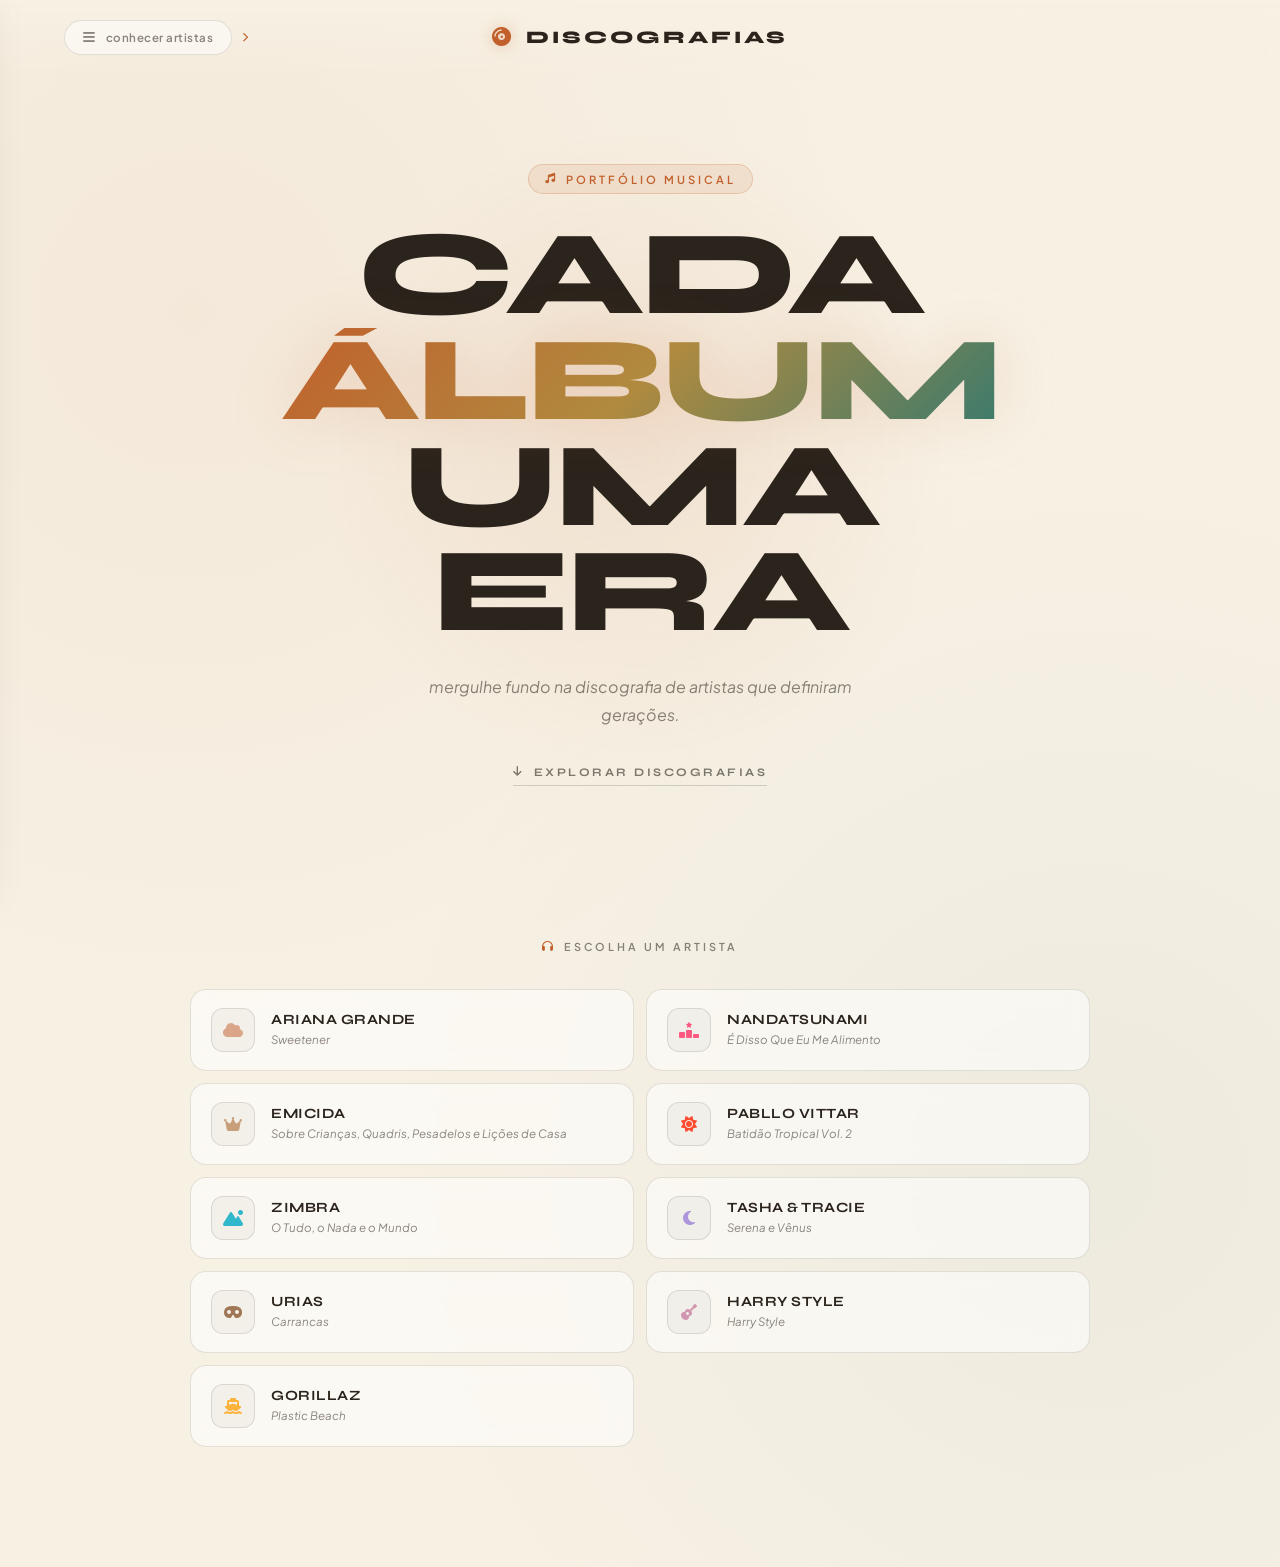
==== capa.html @ 1eb03bbe "Adicionando pasta src completa" ====
<!-- capa.html -->
<!DOCTYPE html>
<html lang="pt-br">

<head>
    <meta charset="UTF-8">
    <meta name="viewport" content="width=device-width, initial-scale=1.0">
    <title>Discografias</title>

    <link rel="stylesheet" href="https://cdnjs.cloudflare.com/ajax/libs/font-awesome/6.5.1/css/all.min.css" />
    <link rel="stylesheet" href="src/style/capastyle.css">
    <link rel="stylesheet" href="src/style/capaheader.css">
    <link rel="stylesheet" href="src/style/capahome.css">

    <script src="https://cdnjs.cloudflare.com/ajax/libs/jquery/3.7.1/jquery.min.js"></script>
</head>

<body class="capa-theme">

    <!-- NOTAS CAINDO -->
    <div id="notes_container"></div>

    <!-- OVERLAY DESFOQUE -->
    <div id="blury_overlay"></div>

    <!-- SIDEBAR -->
    <aside id="sidebar_menu">
        <div class="sidebar-header">
            <span class="sidebar-title">
                <i class="fa-solid fa-record-vinyl"></i>
                artistas
            </span>
            <button id="close_sidebar" aria-label="Fechar">
                <i class="fa-solid fa-xmark"></i>
            </button>
        </div>

        <nav class="sidebar-nav">
            <a href="index.html" class="sidebar-link" style="--link-color: #d49270;">
                <span class="link-icon"><i class="fa-solid fa-cloud"></i></span>
                <span class="link-text">
                    <strong>Ariana Grande</strong>
                    <small>Sweetener</small>
                </span>
                <i class="fa-solid fa-arrow-right link-arrow"></i>
            </a>

            <a href="nanda.html" class="sidebar-link" style="--link-color: #ff3366;">
                <span class="link-icon"><i class="fa-solid fa-ranking-star"></i></span>
                <span class="link-text">
                    <strong>NandaTsunami</strong>
                    <small>É Disso Que Eu Me Alimento</small>
                </span>
                <i class="fa-solid fa-arrow-right link-arrow"></i>
            </a>

            <a href="emicida.html" class="sidebar-link" style="--link-color: #bc8a5f;">
                <span class="link-icon"><i class="fa-solid fa-crown"></i></span>
                <span class="link-text">
                    <strong>Emicida</strong>
                    <small>Sobre Crianças, Quadris...</small>
                </span>
                <i class="fa-solid fa-arrow-right link-arrow"></i>
            </a>

            <a href="pabllo.html" class="sidebar-link" style="--link-color: #ff2200;">
                <span class="link-icon"><i class="fa-solid fa-sun"></i></span>
                <span class="link-text">
                    <strong>Pabllo Vittar</strong>
                    <small>Batidão Tropical Vol. 2</small>
                </span>
                <i class="fa-solid fa-arrow-right link-arrow"></i>
            </a>

            <a href="zimbra.html" class="sidebar-link" style="--link-color: #00a8c2;">
                <span class="link-icon"><i class="fa-solid fa-mountain-sun"></i></span>
                <span class="link-text">
                    <strong>Zimbra</strong>
                    <small>O Tudo, o Nada e o Mundo</small>
                </span>
                <i class="fa-solid fa-arrow-right link-arrow"></i>
            </a>

            <a href="tasha_tracie.html" class="sidebar-link" style="--link-color: #9c7fd6;">
                <span class="link-icon"><i class="fa-solid fa-moon"></i></span>
                <span class="link-text">
                    <strong>Tasha & Tracie</strong>
                    <small>Serena e Vênus</small>
                </span>
                <i class="fa-solid fa-arrow-right link-arrow"></i>
            </a>

            <a href="urias.html" class="sidebar-link" style="--link-color: #8a5a2f;">
                <span class="link-icon"><i class="fa-solid fa-mask"></i></span>
                <span class="link-text">
                    <strong>Urias</strong>
                    <small>Carrancas</small>
                </span>
                <i class="fa-solid fa-arrow-right link-arrow"></i>
            </a>

            <a href="harry.html" class="sidebar-link" style="--link-color: #c97fa0;">
                <span class="link-icon"><i class="fa-solid fa-guitar"></i></span>
                <span class="link-text">
                    <strong>Harry Style</strong>
                    <small>Harry Style</small>
                </span>
                <i class="fa-solid fa-arrow-right link-arrow"></i>
            </a>
        </nav>
    </aside>

    <!-- HEADER -->
    <header>
        <nav id="navbar">

            <div id="toggle_container">
                <button id="sidebar_btn" aria-label="Ver artistas">
                    <i class="fa-solid fa-bars"></i>
                    <span>conhecer artistas</span>
                </button>
                <i class="fa-solid fa-chevron-right arrow-indicator"></i>
            </div>

            <div class="logo-center">
                <i class="fa-solid fa-compact-disc animated-disc"></i>
                <span>Discografias</span>
            </div>

            <div class="nav-spacer"></div>
        </nav>
    </header>

    <!-- MAIN -->
    <main id="capa-main">

        <!-- HERO -->
        <section id="hero_capa">
            <div class="hero-text">
                <p class="hero-eyebrow">
                    <i class="fa-solid fa-music"></i>
                    portfólio musical
                </p>
                <h1 class="main-title">
                    cada<br>
                    <span class="title-accent">álbum</span><br>
                    uma era
                </h1>
                <p class="main-subtitle">
                    mergulhe fundo na discografia de artistas que
                    definiram gerações.
                </p>
                <a href="#artists_section" class="cta-scroll">
                    <i class="fa-solid fa-arrow-down"></i>
                    explorar discografias
                </a>
            </div>
        </section>

        <!-- ARTISTAS -->
        <section id="artists_section">
            <p class="section-eyebrow">
                <i class="fa-solid fa-headphones"></i>
                escolha um artista
            </p>

            <div class="artists-grid">

                <a href="index.html" class="artist-card"
                    style="--card-color:#d49270; --card-glow:rgba(212,146,112,0.18);">
                    <div class="artist-icon-box">
                        <i class="fa-solid fa-cloud"></i>
                    </div>
                    <div class="artist-card-info">
                        <h4>Ariana Grande</h4>
                        <small>Sweetener</small>
                    </div>
                    <i class="fa-solid fa-arrow-right card-arrow"></i>
                </a>

                <a href="nanda.html" class="artist-card"
                    style="--card-color:#ff3366; --card-glow:rgba(255,51,102,0.16);">
                    <div class="artist-icon-box">
                        <i class="fa-solid fa-ranking-star"></i>
                    </div>
                    <div class="artist-card-info">
                        <h4>NandaTsunami</h4>
                        <small>É Disso Que Eu Me Alimento</small>
                    </div>
                    <i class="fa-solid fa-arrow-right card-arrow"></i>
                </a>

                <a href="emicida.html" class="artist-card"
                    style="--card-color:#bc8a5f; --card-glow:rgba(188,138,95,0.18);">
                    <div class="artist-icon-box">
                        <i class="fa-solid fa-crown"></i>
                    </div>
                    <div class="artist-card-info">
                        <h4>Emicida</h4>
                        <small>Sobre Crianças, Quadris, Pesadelos e Lições de Casa</small>
                    </div>
                    <i class="fa-solid fa-arrow-right card-arrow"></i>
                </a>

                <a href="pabllo.html" class="artist-card"
                    style="--card-color:#ff2200; --card-glow:rgba(255,34,0,0.16);">
                    <div class="artist-icon-box">
                        <i class="fa-solid fa-sun"></i>
                    </div>
                    <div class="artist-card-info">
                        <h4>Pabllo Vittar</h4>
                        <small>Batidão Tropical Vol. 2</small>
                    </div>
                    <i class="fa-solid fa-arrow-right card-arrow"></i>
                </a>

                <a href="zimbra.html" class="artist-card"
                    style="--card-color:#00a8c2; --card-glow:rgba(0,168,194,0.16);">
                    <div class="artist-icon-box">
                        <i class="fa-solid fa-mountain-sun"></i>
                    </div>
                    <div class="artist-card-info">
                        <h4>Zimbra</h4>
                        <small>O Tudo, o Nada e o Mundo</small>
                    </div>
                    <i class="fa-solid fa-arrow-right card-arrow"></i>
                </a>

                <a href="tasha_tracie.html" class="artist-card"
                    style="--card-color:#9c7fd6; --card-glow:rgba(156,127,214,0.18);">
                    <div class="artist-icon-box">
                        <i class="fa-solid fa-moon"></i>
                    </div>
                    <div class="artist-card-info">
                        <h4>Tasha & Tracie</h4>
                        <small>Serena e Vênus</small>
                    </div>
                    <i class="fa-solid fa-arrow-right card-arrow"></i>
                </a>

                <a href="urias.html" class="artist-card"
                    style="--card-color:#8a5a2f; --card-glow:rgba(138,90,47,0.18);">
                    <div class="artist-icon-box">
                        <i class="fa-solid fa-mask"></i>
                    </div>
                    <div class="artist-card-info">
                        <h4>Urias</h4>
                        <small>Carrancas</small>
                    </div>
                    <i class="fa-solid fa-arrow-right card-arrow"></i>
                </a>

                <a href="harry.html" class="artist-card"
                    style="--card-color:#c97fa0; --card-glow:rgba(201,127,160,0.18);">
                    <div class="artist-icon-box">
                        <i class="fa-solid fa-guitar"></i>
                    </div>
                    <div class="artist-card-info">
                        <h4>Harry Style</h4>
                        <small>Harry Style</small>
                    </div>

                    <a href="gorillaz.html" class="artist-card"
                        style="--card-color:#fca311; --card-glow:rgba(201,127,160,0.18);">
                        <div class="artist-icon-box">
                            <i class="fa-solid fa-ship animated-icon"></i>
                        </div>
                        <div class="artist-card-info">
                            <h4>Gorillaz</h4>
                            <small>Plastic Beach</small>
                        </div>

                        <i class="fa-solid fa-arrow-right card-arrow"></i>
                    </a>

            </div>
        </section>

    </main>

    <script src="src/javascript/capa.js"></script>
</body>

</html>
---- src/style/capastyle.css ----
/* capastyle.css — tema claro, "catálogo de vinil" */

/* ================= GOOGLE FONTS ================= */
@import url('https://fonts.googleapis.com/css2?family=Syne:wght@400;600;700;800&display=swap');
@import url('https://fonts.googleapis.com/css2?family=Plus+Jakarta+Sans:wght@400;500;600;700&display=swap');

/* ================= VARIÁVEIS ================= */
:root {
    --font-titles: "Syne", sans-serif;
    --font-body: "Plus Jakarta Sans", sans-serif;

    --bg-main: #f7f1e4;
    --bg-elements: #efe4d0;
    --bg-card: rgba(255, 255, 255, 0.55);

    --accent-color: #c1602c;
    --accent-soft: rgba(193, 96, 44, 0.1);
    --accent-glow: rgba(193, 96, 44, 0.22);

    --text-white: #2b241c;
    /* nome mantido por compatibilidade, agora é o texto escuro principal */
    --text-gray: rgba(43, 36, 28, 0.55);
    --border: rgba(43, 36, 28, 0.12);

    --transition-global: all 0.4s cubic-bezier(0.25, 1, 0.5, 1);
}

/* ================= RESET ================= */
*,
*::before,
*::after {
    margin: 0;
    padding: 0;
    box-sizing: border-box;
    text-decoration: none;
    list-style: none;
    -webkit-font-smoothing: antialiased;
}

html {
    scroll-behavior: smooth;
    font-size: 16px;
}

body.capa-theme {
    background-color: var(--bg-main);
    background-image:
        radial-gradient(circle at 15% 20%, rgba(193, 96, 44, 0.06) 0%, transparent 45%),
        radial-gradient(circle at 85% 75%, rgba(58, 122, 109, 0.05) 0%, transparent 45%);
    color: var(--text-white);
    font-family: var(--font-body);
    overflow-x: hidden;
    min-height: 100vh;
}

/* ================= SIDEBAR ================= */
#sidebar_menu {
    position: fixed;
    top: 0;
    left: -340px;
    width: 320px;
    height: 100vh;
    background: #fbf6ea;
    backdrop-filter: blur(24px);
    -webkit-backdrop-filter: blur(24px);
    border-right: 1px solid var(--border);
    z-index: 2000;
    padding: 0;
    display: flex;
    flex-direction: column;
    transition: left 0.5s cubic-bezier(0.77, 0, 0.175, 1);
    box-shadow: 4px 0 40px rgba(43, 36, 28, 0.1);
    overflow: hidden;
}

#sidebar_menu.open {
    left: 0;
}

.sidebar-header {
    display: flex;
    justify-content: space-between;
    align-items: center;
    padding: 28px 24px 20px;
    border-bottom: 1px solid var(--border);
}

.sidebar-title {
    display: flex;
    align-items: center;
    gap: 10px;
    font-family: var(--font-titles);
    font-size: 0.7rem;
    font-weight: 700;
    text-transform: uppercase;
    letter-spacing: 3px;
    color: var(--text-gray);
}

.sidebar-title i {
    color: var(--accent-color);
    font-size: 0.75rem;
}

#close_sidebar {
    background: none;
    border: 1px solid var(--border);
    color: var(--text-gray);
    font-size: 0.9rem;
    cursor: pointer;
    transition: var(--transition-global);
    width: 32px;
    height: 32px;
    border-radius: 8px;
    display: flex;
    align-items: center;
    justify-content: center;
}

#close_sidebar:hover {
    color: var(--text-white);
    border-color: rgba(43, 36, 28, 0.25);
    transform: rotate(90deg);
}

.sidebar-nav {
    display: flex;
    flex-direction: column;
    gap: 2px;
    padding: 16px 12px;
    flex: 1;
    overflow-y: auto;
}

.sidebar-link {
    display: flex;
    align-items: center;
    gap: 14px;
    padding: 14px 14px;
    border-radius: 12px;
    color: rgba(43, 36, 28, 0.65);
    border: 1px solid transparent;
    transition: var(--transition-global);
    position: relative;
}

.link-icon {
    width: 36px;
    height: 36px;
    border-radius: 10px;
    display: flex;
    align-items: center;
    justify-content: center;
    background: rgba(43, 36, 28, 0.04);
    border: 1px solid var(--border);
    flex-shrink: 0;
    transition: var(--transition-global);
}

.link-icon i {
    font-size: 0.85rem;
    color: var(--link-color, #2b241c);
    opacity: 0.75;
    transition: opacity 0.3s ease;
}

.link-text {
    flex: 1;
    display: flex;
    flex-direction: column;
    gap: 2px;
    min-width: 0;
}

.link-text strong {
    font-size: 0.88rem;
    font-weight: 600;
    color: rgba(43, 36, 28, 0.9);
    line-height: 1;
}

.link-text small {
    font-size: 0.7rem;
    color: var(--text-gray);
    white-space: nowrap;
    overflow: hidden;
    text-overflow: ellipsis;
}

.link-arrow {
    font-size: 0.65rem;
    color: var(--text-gray);
    opacity: 0;
    transition: var(--transition-global);
    flex-shrink: 0;
}

.sidebar-link:hover {
    background: rgba(43, 36, 28, 0.04);
    border-color: rgba(43, 36, 28, 0.1);
    color: var(--text-white);
    transform: translateX(4px);
}

.sidebar-link:hover .link-icon {
    background: color-mix(in srgb, var(--link-color, #2b241c) 14%, transparent);
    border-color: var(--link-color, #2b241c);
}

.sidebar-link:hover .link-icon i {
    opacity: 1;
}

.sidebar-link:hover .link-arrow {
    opacity: 1;
    color: var(--link-color, #2b241c);
}

.sidebar-link.active-here {
    background: color-mix(in srgb, var(--link-color, #2b241c) 10%, transparent);
    border-color: color-mix(in srgb, var(--link-color, #2b241c) 30%, transparent);
}

/* ================= OVERLAY ================= */
#blury_overlay {
    position: fixed;
    inset: 0;
    background: rgba(43, 36, 28, 0);
    z-index: 1999;
    opacity: 0;
    visibility: hidden;
    backdrop-filter: blur(0px);
    -webkit-backdrop-filter: blur(0px);
    transition:
        opacity 0.4s ease,
        backdrop-filter 0.4s ease,
        background 0.4s ease;
}

#blury_overlay.visible {
    opacity: 1;
    visibility: visible;
    background: rgba(43, 36, 28, 0.35);
    backdrop-filter: blur(8px);
    -webkit-backdrop-filter: blur(8px);
}

/* ================= RESPONSIVIDADE ================= */
@media screen and (max-width: 768px) {
    #sidebar_menu {
        width: 85vw;
        left: -90vw;
    }
}
---- src/style/capaheader.css ----
/* capaheader.css — tema claro */

header {
    width: 100%;
    padding: 20px 5%;
    position: fixed;
    top: 0;
    left: 0;
    z-index: 1000;
    background: linear-gradient(to bottom, rgba(247, 241, 228, 0.92) 0%, rgba(247, 241, 228, 0) 100%);
    backdrop-filter: blur(6px);
    -webkit-backdrop-filter: blur(6px);
}

#navbar {
    display: flex;
    justify-content: space-between;
    align-items: center;
    max-width: 1400px;
    margin: 0 auto;
}

/* ================= BOTÃO SIDEBAR ================= */
#toggle_container {
    display: flex;
    align-items: center;
    gap: 10px;
    flex: 1;
}

#sidebar_btn {
    display: flex;
    align-items: center;
    gap: 10px;
    background: rgba(255, 255, 255, 0.5);
    border: 1px solid var(--border);
    border-radius: 50px;
    color: var(--text-gray);
    font-family: var(--font-body);
    font-size: 0.72rem;
    font-weight: 600;
    padding: 9px 18px;
    cursor: pointer;
    transition: var(--transition-global);
    letter-spacing: 0.5px;
    white-space: nowrap;
}

#sidebar_btn i {
    font-size: 0.85rem;
}

#sidebar_btn:hover {
    background: var(--accent-soft);
    border-color: var(--accent-glow);
    color: var(--accent-color);
}

/* Seta animada */
.arrow-indicator {
    font-size: 0.6rem;
    color: var(--accent-color);
    animation: pulseRight 2s ease-in-out infinite;
}

@keyframes pulseRight {

    0%,
    100% {
        transform: translateX(0);
        opacity: 0.5;
    }

    50% {
        transform: translateX(5px);
        opacity: 1;
    }
}

/* ================= LOGO CENTRALIZADA ================= */
.logo-center {
    position: absolute;
    left: 50%;
    transform: translateX(-50%);
    display: flex;
    align-items: center;
    gap: 12px;
    font-family: var(--font-titles);
    font-weight: 800;
    font-size: 1.1rem;
    text-transform: uppercase;
    letter-spacing: 3px;
    color: var(--text-white);
    pointer-events: none;
    white-space: nowrap;
}

.logo-center i {
    font-size: 1.2rem;
    color: var(--accent-color);
    filter: drop-shadow(0 0 8px rgba(193, 96, 44, 0.35));
}

/* Rotação do disco */
.animated-disc {
    animation: spinDisc 10s linear infinite;
}

@keyframes spinDisc {
    from {
        transform: rotate(0deg);
    }

    to {
        transform: rotate(360deg);
    }
}

/* Espaçador */
.nav-spacer {
    flex: 1;
}

/* ================= RESPONSIVIDADE ================= */
@media screen and (max-width: 768px) {
    header {
        padding: 18px 5%;
    }

    #sidebar_btn span,
    .arrow-indicator {
        display: none;
    }

    #sidebar_btn {
        padding: 9px 12px;
    }

    .logo-center {
        font-size: 0.88rem;
        letter-spacing: 2px;
    }

    .logo-center i {
        font-size: 1rem;
    }
}
---- src/style/capahome.css ----
/* capahome.css — tema claro */

/* ================= CONTAINER DE NOTAS ================= */
#notes_container {
    position: fixed;
    top: 0;
    left: 0;
    width: 100%;
    height: 100%;
    pointer-events: none;
    z-index: 1;
    overflow: hidden;
}

/* Nota individual — o tamanho e posição são definidos via JS.
   Notas caindo são o elemento assinatura da capa — mantidas sempre. */
.falling-note {
    position: absolute;
    top: -80px;
    pointer-events: none;
    font-style: normal;
    line-height: 1;
    user-select: none;
    animation: fallNote linear forwards;
    will-change: transform, opacity;
    opacity: 0.55;
}

/* Paleta quente (terracota / âmbar / oliva / rosa-poeira), coerente
   com o tom claro do resto do site — trocada da paleta neon anterior. */
@keyframes fallNote {
    0% {
        transform: translateY(0) rotate(-15deg) scale(0.8);
        opacity: 0;
        color: #c1602c;
    }

    8% {
        opacity: 0.55;
    }

    35% {
        color: #b08a3f;
        transform: translateY(35vh) rotate(5deg) scale(1);
    }

    65% {
        color: #3a7a6d;
        transform: translateY(65vh) rotate(-8deg) scale(1);
    }

    92% {
        opacity: 0.4;
    }

    100% {
        transform: translateY(110vh) rotate(20deg) scale(0.9);
        opacity: 0;
        color: #c97fa0;
    }
}

/* ================= MAIN ================= */
#capa-main {
    position: relative;
    z-index: 2;
}

/* ================= HERO ================= */
#hero_capa {
    min-height: 100vh;
    display: flex;
    flex-direction: column;
    align-items: center;
    justify-content: center;
    padding: 130px 10% 80px;
    text-align: center;
    position: relative;
}

/* Brilho de fundo sutil */
#hero_capa::before {
    content: "";
    position: absolute;
    width: 700px;
    height: 700px;
    background: radial-gradient(circle, rgba(193, 96, 44, 0.09) 0%, transparent 65%);
    top: 50%;
    left: 50%;
    transform: translate(-50%, -50%);
    pointer-events: none;
    z-index: 0;
}

.hero-text {
    position: relative;
    z-index: 1;
    display: flex;
    flex-direction: column;
    align-items: center;
    gap: 28px;
    max-width: 780px;
}

/* Olho-sobrancelha */
.hero-eyebrow {
    display: inline-flex;
    align-items: center;
    gap: 8px;
    font-size: 0.7rem;
    font-weight: 600;
    text-transform: uppercase;
    letter-spacing: 3px;
    color: var(--accent-color);
    background: var(--accent-soft);
    border: 1px solid var(--accent-glow);
    border-radius: 50px;
    padding: 7px 16px;
}

.hero-eyebrow i {
    font-size: 0.65rem;
}

/* Título principal */
.main-title {
    font-family: var(--font-titles);
    font-weight: 800;
    font-size: clamp(3.5rem, 10vw, 7.5rem);
    line-height: 0.88;
    letter-spacing: -3px;
    text-transform: uppercase;
    color: var(--text-white);
}

/* Palavra em destaque */
.title-accent {
    background: linear-gradient(135deg, #c1602c, #b08a3f 50%, #3a7a6d);
    -webkit-background-clip: text;
    -webkit-text-fill-color: transparent;
    background-clip: text;
    filter: drop-shadow(0 0 30px rgba(193, 96, 44, 0.18));
    display: inline-block;
}

.main-subtitle {
    font-size: 1rem;
    color: var(--text-gray);
    max-width: 460px;
    line-height: 1.75;
    font-style: italic;
}

/* Botão "explorar" */
.cta-scroll {
    display: inline-flex;
    align-items: center;
    gap: 10px;
    font-family: var(--font-titles);
    font-size: 0.72rem;
    font-weight: 700;
    text-transform: uppercase;
    letter-spacing: 2.5px;
    color: rgba(43, 36, 28, 0.6);
    border-bottom: 1px solid rgba(43, 36, 28, 0.18);
    padding-bottom: 6px;
    transition: var(--transition-global);
    margin-top: 8px;
}

.cta-scroll i {
    animation: bounceDown 2s ease-in-out infinite;
    font-size: 0.7rem;
}

.cta-scroll:hover {
    color: var(--text-white);
    border-color: rgba(43, 36, 28, 0.4);
    gap: 14px;
}

@keyframes bounceDown {

    0%,
    100% {
        transform: translateY(0);
    }

    50% {
        transform: translateY(6px);
    }
}

/* ================= SEÇÃO ARTISTAS ================= */
#artists_section {
    padding: 40px 8% 120px;
    display: flex;
    flex-direction: column;
    align-items: center;
    gap: 36px;
}

.section-eyebrow {
    display: inline-flex;
    align-items: center;
    gap: 8px;
    font-size: 0.68rem;
    font-weight: 600;
    text-transform: uppercase;
    letter-spacing: 3px;
    color: var(--text-gray);
}

.section-eyebrow i {
    color: var(--accent-color);
    font-size: 0.7rem;
}

/* Grid */
.artists-grid {
    width: 100%;
    max-width: 900px;
    display: grid;
    grid-template-columns: 1fr 1fr;
    gap: 12px;
}

/* Card do artista */
.artist-card {
    display: flex;
    align-items: center;
    gap: 16px;
    padding: 18px 20px;
    border-radius: 16px;
    background: var(--bg-card);
    border: 1px solid var(--border);
    transition: var(--transition-global);
    position: relative;
    overflow: hidden;
    backdrop-filter: blur(10px);
    -webkit-backdrop-filter: blur(10px);
}

/* Linha colorida à esquerda */
.artist-card::after {
    content: "";
    position: absolute;
    left: 0;
    top: 0;
    width: 3px;
    height: 100%;
    background: var(--card-color, #2b241c);
    opacity: 0;
    transition: opacity 0.35s ease;
    border-radius: 2px 0 0 2px;
}

.artist-card:hover {
    background: #fff;
    border-color: var(--card-color, var(--border));
    box-shadow: 0 8px 30px var(--card-glow, rgba(43, 36, 28, 0.08));
    transform: translateY(-3px);
}

.artist-card:hover::after {
    opacity: 1;
}

/* Ícone */
.artist-icon-box {
    width: 44px;
    height: 44px;
    border-radius: 12px;
    display: flex;
    align-items: center;
    justify-content: center;
    background: rgba(43, 36, 28, 0.04);
    border: 1px solid var(--border);
    flex-shrink: 0;
    transition: var(--transition-global);
}

.artist-icon-box i {
    font-size: 1rem;
    color: var(--card-color, #2b241c);
    opacity: 0.8;
    transition: opacity 0.3s ease;
}

.artist-card:hover .artist-icon-box {
    background: color-mix(in srgb, var(--card-color, #2b241c) 14%, transparent);
    border-color: var(--card-color, #2b241c);
}

.artist-card:hover .artist-icon-box i {
    opacity: 1;
}

/* Textos */
.artist-card-info {
    flex: 1;
    min-width: 0;
}

.artist-card-info h4 {
    font-family: var(--font-titles);
    font-size: 0.88rem;
    font-weight: 700;
    text-transform: uppercase;
    letter-spacing: 0.5px;
    color: var(--text-white);
    margin-bottom: 4px;
    line-height: 1;
}

.artist-card-info small {
    font-size: 0.72rem;
    color: var(--text-gray);
    white-space: nowrap;
    overflow: hidden;
    text-overflow: ellipsis;
    display: block;
    font-style: italic;
}

/* Seta */
.card-arrow {
    font-size: 0.65rem;
    color: var(--text-gray);
    flex-shrink: 0;
    opacity: 0;
    transition: var(--transition-global);
}

.artist-card:hover .card-arrow {
    opacity: 1;
    color: var(--card-color, #2b241c);
    transform: translateX(3px);
}

/* ================= RESPONSIVIDADE ================= */
@media screen and (max-width: 900px) {
    .artists-grid {
        grid-template-columns: 1fr;
    }

    .artist-card:hover {
        transform: translateX(4px);
        /* Horizontal no mobile */
    }
}

@media screen and (max-width: 600px) {
    #hero_capa {
        padding: 130px 6% 60px;
    }

    .main-title {
        font-size: clamp(2.8rem, 14vw, 4.5rem);
        letter-spacing: -2px;
    }

    #artists_section {
        padding: 30px 5% 80px;
    }
}
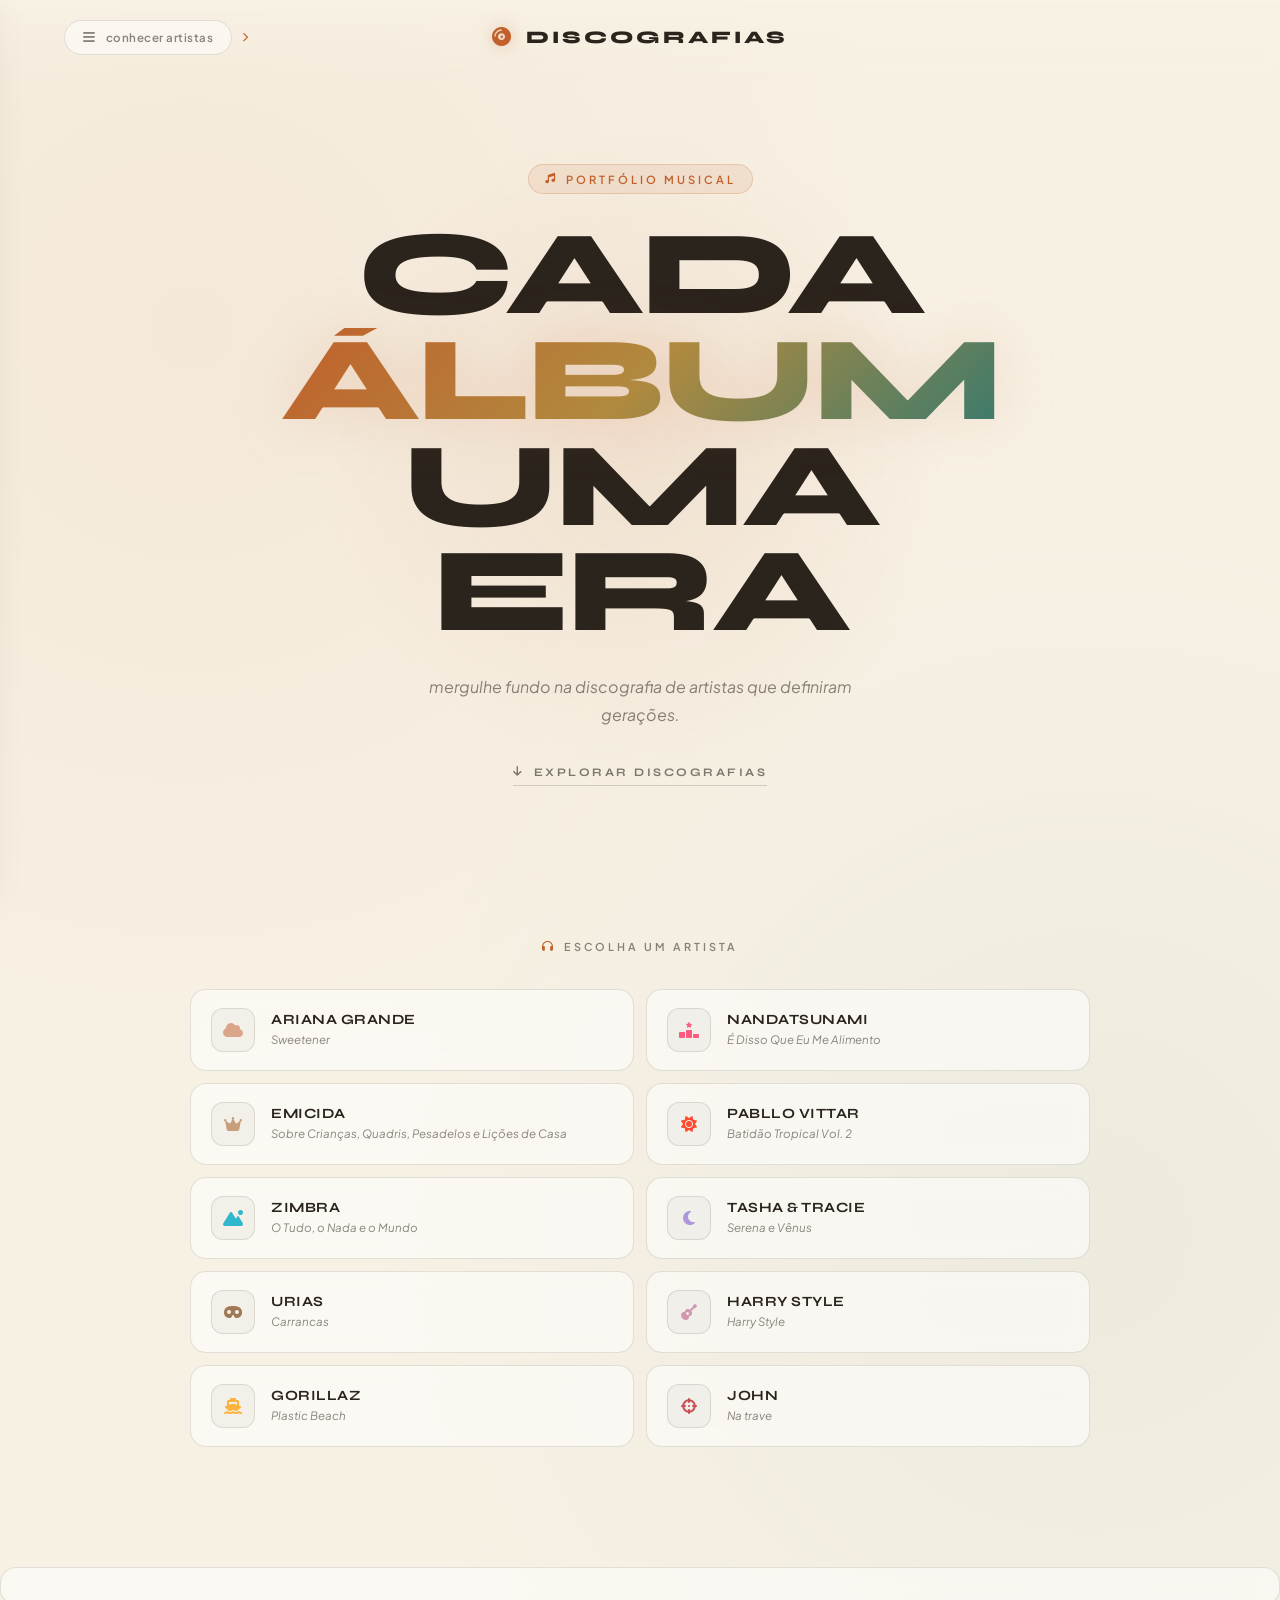
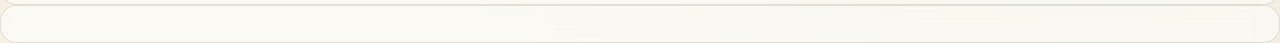
==== commit c08b0141: "deu certo rafa delicia" ====
--- a/capa.html
+++ b/capa.html
@@ -104,6 +104,14 @@
                 <span class="link-text">
                     <strong>Harry Style</strong>
                     <small>Harry Style</small>
+                </span>
+                <i class="fa-solid fa-arrow-right link-arrow"></i>
+            </a>
+            <a href="john.html" class="sidebar-link" style="--link-color: #c1272d;">
+                <span class="link-icon"><i class="fa-solid fa-crosshairs animated-icon"></i></span>
+                <span class="link-text">
+                    <strong>John</strong>
+                    <small>Na trave</small>
                 </span>
                 <i class="fa-solid fa-arrow-right link-arrow"></i>
             </a>
@@ -270,10 +278,15 @@
                             <small>Plastic Beach</small>
                         </div>
 
-                        <i class="fa-solid fa-arrow-right card-arrow"></i>
-                    </a>
-
-            </div>
+                        <a href="john.html" class="artist-card"
+                            style="--card-color:#c1272d; --card-glow:rgba(0, 0, 0, 0.18);">
+                            <div class="artist-icon-box">
+                                <i class="fa-solid fa-crosshairs animated-icon"></i>
+                            </div>
+                            <div class="artist-card-info">
+                                <h4>John</h4>
+                                <small>Na trave</small>
+                            </div>
         </section>
 
     </main>
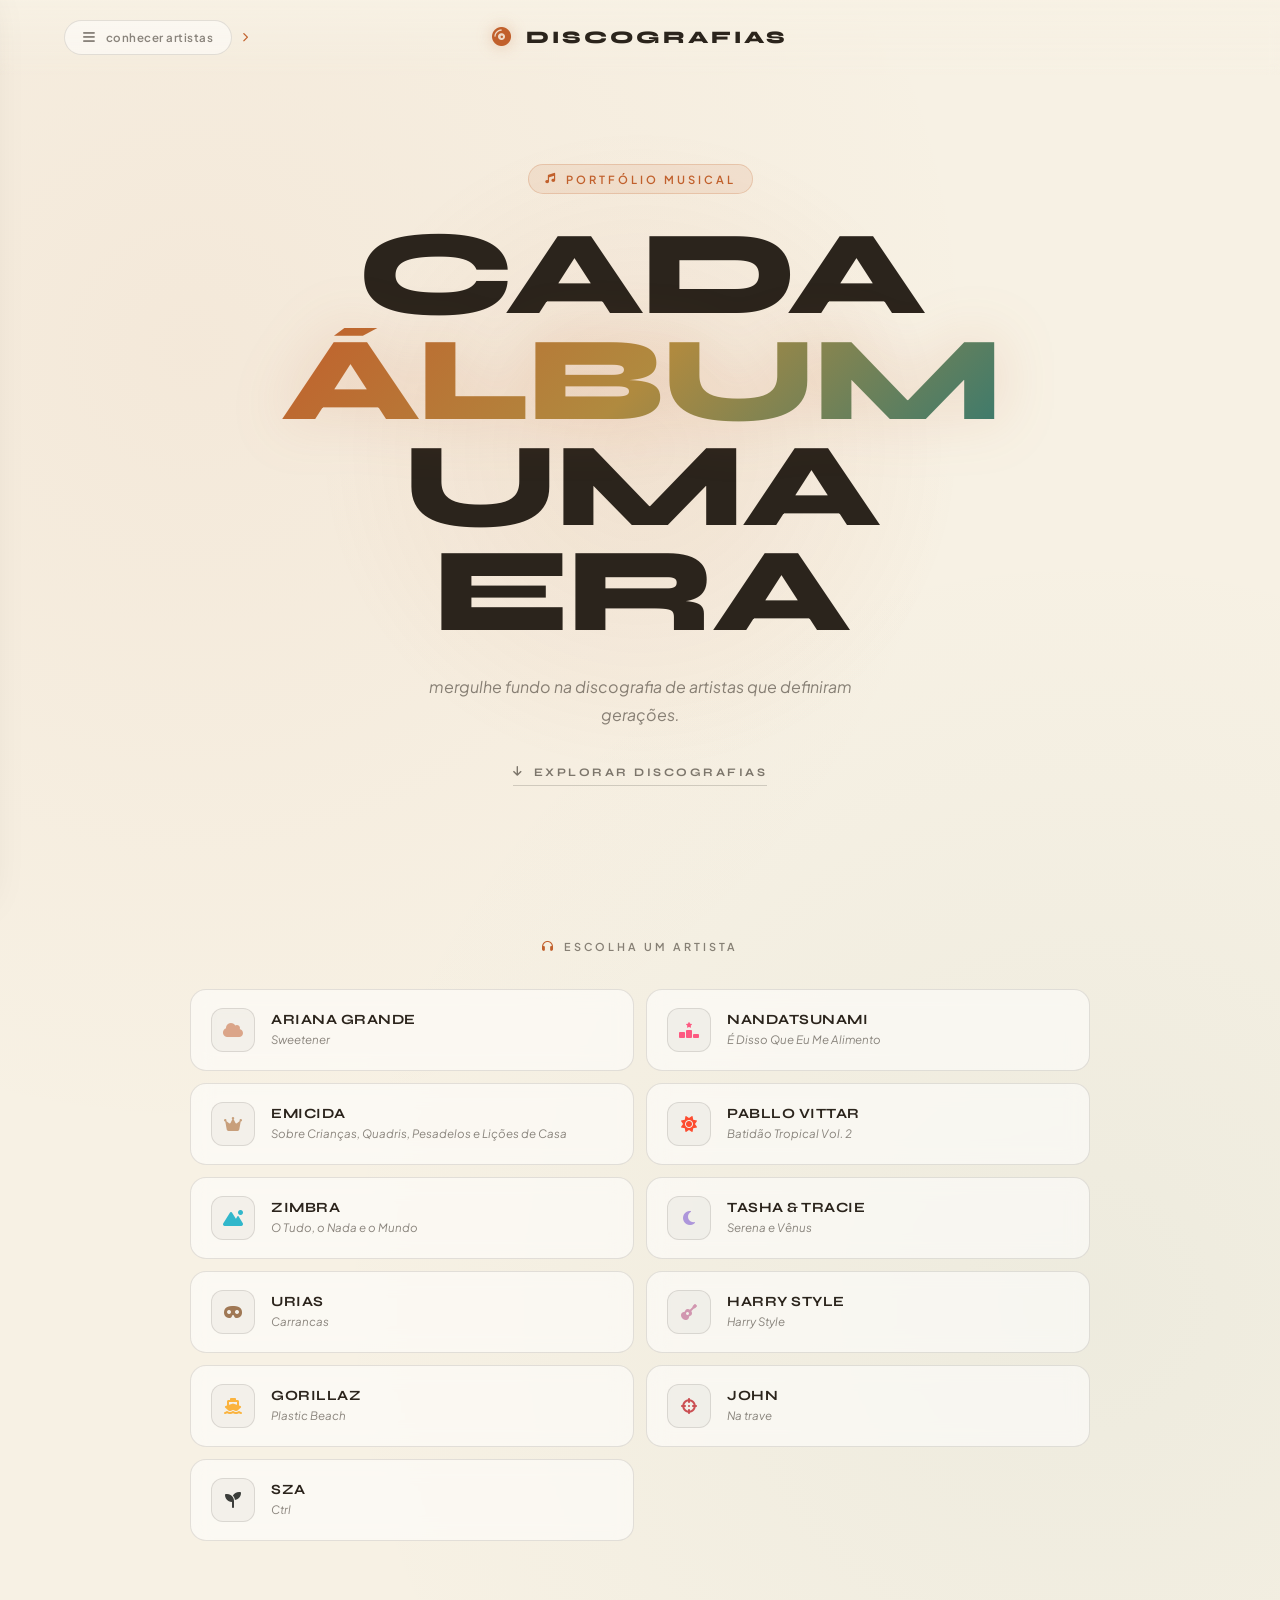
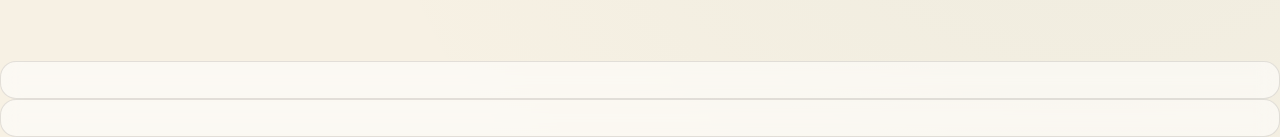
==== commit ba98d933: "Atualizações do projeto e novos álbuns" ====
--- a/capa.html
+++ b/capa.html
@@ -107,14 +107,30 @@
                 </span>
                 <i class="fa-solid fa-arrow-right link-arrow"></i>
             </a>
-            <a href="john.html" class="sidebar-link" style="--link-color: #c1272d;">
-                <span class="link-icon"><i class="fa-solid fa-crosshairs animated-icon"></i></span>
-                <span class="link-text">
-                    <strong>John</strong>
-                    <small>Na trave</small>
-                </span>
-                <i class="fa-solid fa-arrow-right link-arrow"></i>
-            </a>
+            <a href="gorillaz.html" class="sidebar-link" style="--link-color: #fca311;">
+                <span class="link-icon"><i class="fa-solid fa-ship animated-icon"></i></span>
+                <span class="link-text">
+                    <strong>Gorillaz</strong>
+                    <small>Plastic Beach</small>
+                </span>
+                <i class="fa-solid fa-arrow-right link-arrow"></i>
+                <a href="john.html" class="sidebar-link" style="--link-color: #c1272d;">
+                    <span class="link-icon"><i class="fa-solid fa-crosshairs animated-icon"></i></span>
+                    <span class="link-text">
+                        <strong>John</strong>
+                        <small>Na trave</small>
+                    </span>
+                    <i class="fa-solid fa-arrow-right link-arrow"></i>
+                </a>
+                <a href="sza.html" class="sidebar-link" style="--link-color: #839085;">
+                    <span class="link-icon"><i class="fa-solid fa-seedling"></i></span>
+                    <span class="link-text">
+                        <strong>SZA</strong>
+                        <small>Ctrl</small>
+                    </span>
+                    <i class="fa-solid fa-arrow-right link-arrow"></i>
+                </a>
+
         </nav>
     </aside>
 
@@ -234,7 +250,7 @@
                     <i class="fa-solid fa-arrow-right card-arrow"></i>
                 </a>
 
-                <a href="tasha_tracie.html" class="artist-card"
+                <a href="tasha.html" class="artist-card"
                     style="--card-color:#9c7fd6; --card-glow:rgba(156,127,214,0.18);">
                     <div class="artist-icon-box">
                         <i class="fa-solid fa-moon"></i>
@@ -287,6 +303,15 @@
                                 <h4>John</h4>
                                 <small>Na trave</small>
                             </div>
+                            <a href="sza.html" class="artist-card"
+                                style="--card-color:#0c100d; --card-glow:rgba(143, 168, 139, 0.3);">
+                                <div class="artist-icon-box">
+                                    <i class="fa-solid fa-seedling"></i>
+                                </div>
+                                <div class="artist-card-info">
+                                    <h4>SZA</h4>
+                                    <small>Ctrl</small>
+                                </div>
         </section>
 
     </main>
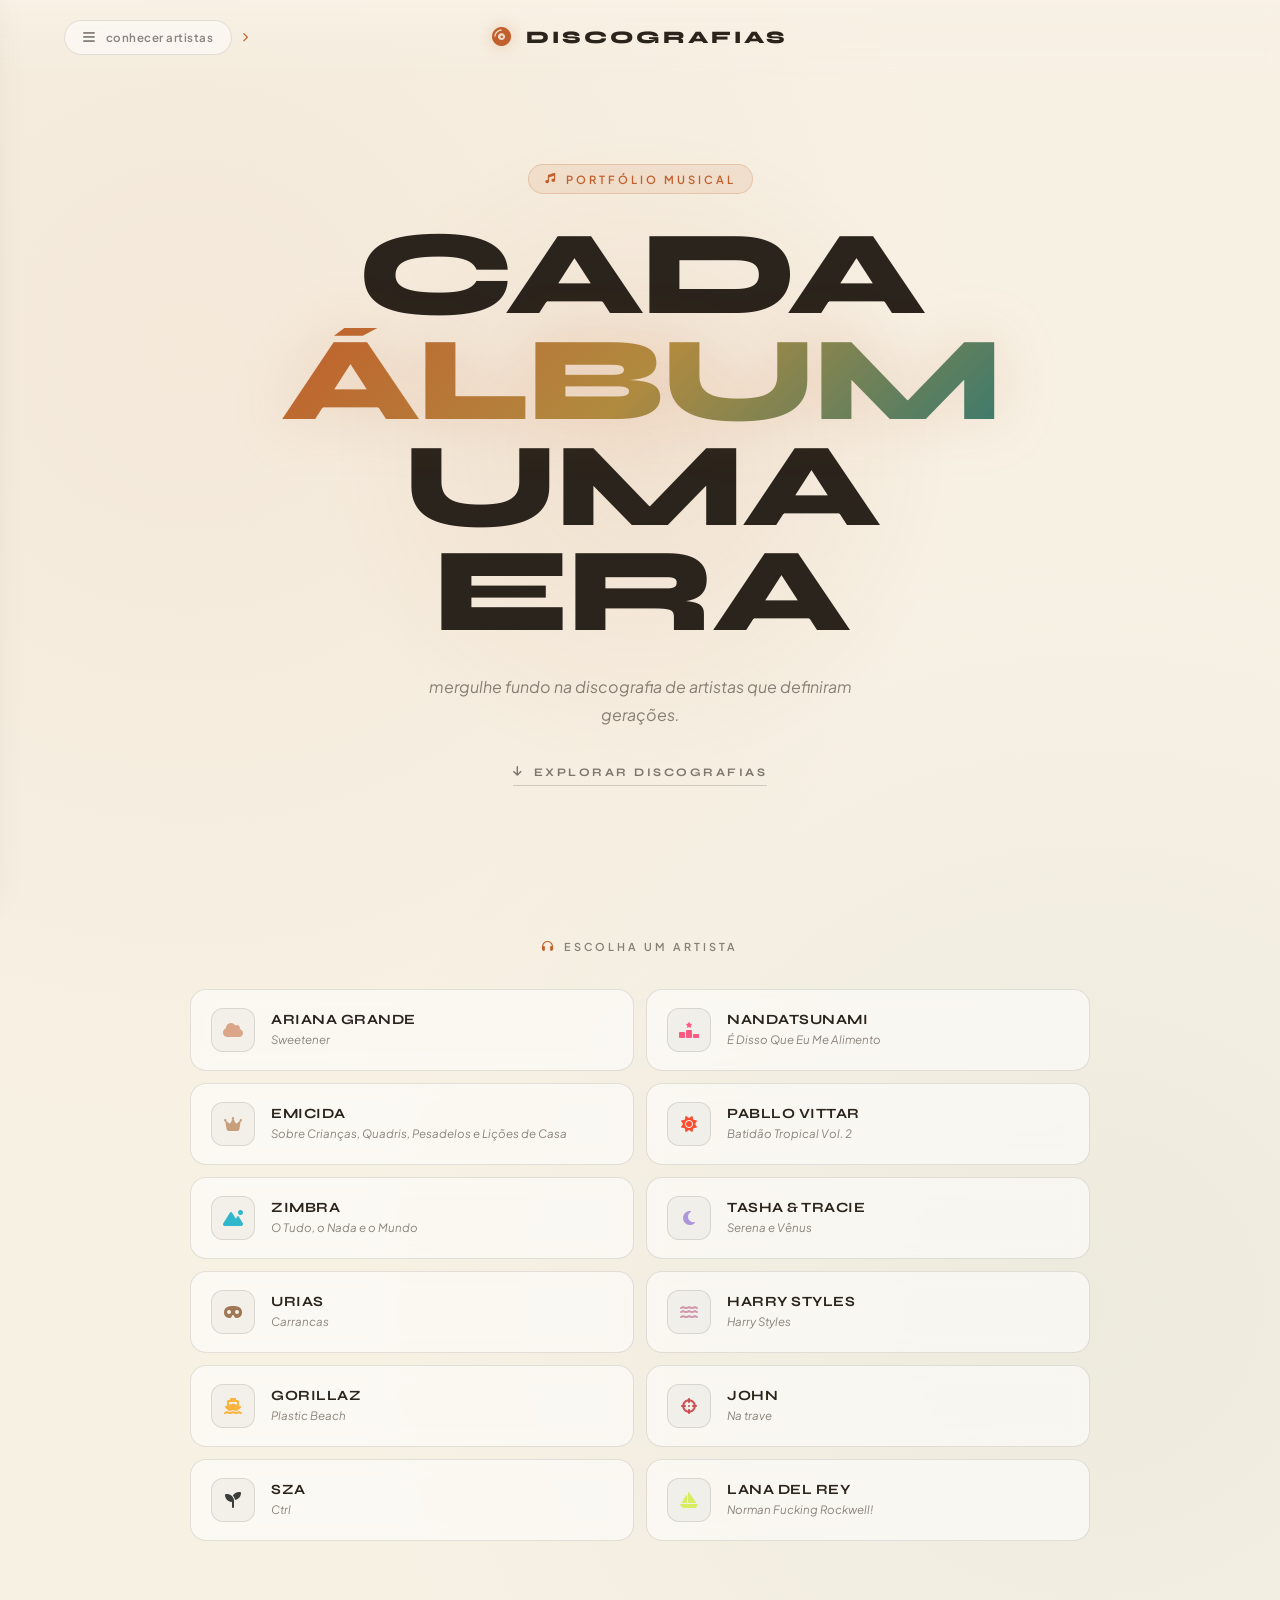
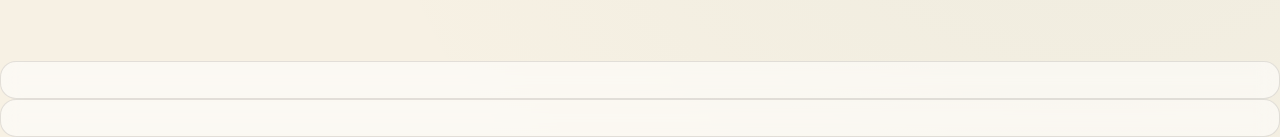
==== commit 373dc4a7: "Atualizações do projeto e novos álbuns" ====
--- a/capa.html
+++ b/capa.html
@@ -100,10 +100,10 @@
             </a>
 
             <a href="harry.html" class="sidebar-link" style="--link-color: #c97fa0;">
-                <span class="link-icon"><i class="fa-solid fa-guitar"></i></span>
-                <span class="link-text">
-                    <strong>Harry Style</strong>
-                    <small>Harry Style</small>
+                <span class="link-icon"><i class="fa-solid fa-water"></i></span>
+                <span class="link-text">
+                    <strong>Harry Styles</strong>
+                    <small>Harry Styles</small>
                 </span>
                 <i class="fa-solid fa-arrow-right link-arrow"></i>
             </a>
@@ -277,11 +277,11 @@
                 <a href="harry.html" class="artist-card"
                     style="--card-color:#c97fa0; --card-glow:rgba(201,127,160,0.18);">
                     <div class="artist-icon-box">
-                        <i class="fa-solid fa-guitar"></i>
-                    </div>
-                    <div class="artist-card-info">
-                        <h4>Harry Style</h4>
-                        <small>Harry Style</small>
+                        <i class="fa-solid fa-water"></i>
+                    </div>
+                    <div class="artist-card-info">
+                        <h4>Harry Styles</h4>
+                        <small>Harry Styles</small>
                     </div>
 
                     <a href="gorillaz.html" class="artist-card"
@@ -312,6 +312,18 @@
                                     <h4>SZA</h4>
                                     <small>Ctrl</small>
                                 </div>
+                                <a href="lana.html" class="artist-card"
+                                    style="--card-color:#d1ec3e; --card-glow:rgba(239, 214, 25, 0.211);">
+                                    <div class="artist-icon-box">
+                                        <i class="fa-solid fa-sailboat"></i>
+                                    </div>
+                                    <div class="artist-card-info">
+                                        <h4>Lana Del Rey</h4>
+                                        <small>Norman Fucking Rockwell!
+                                        </small>
+                                    </div>
+
+
         </section>
 
     </main>
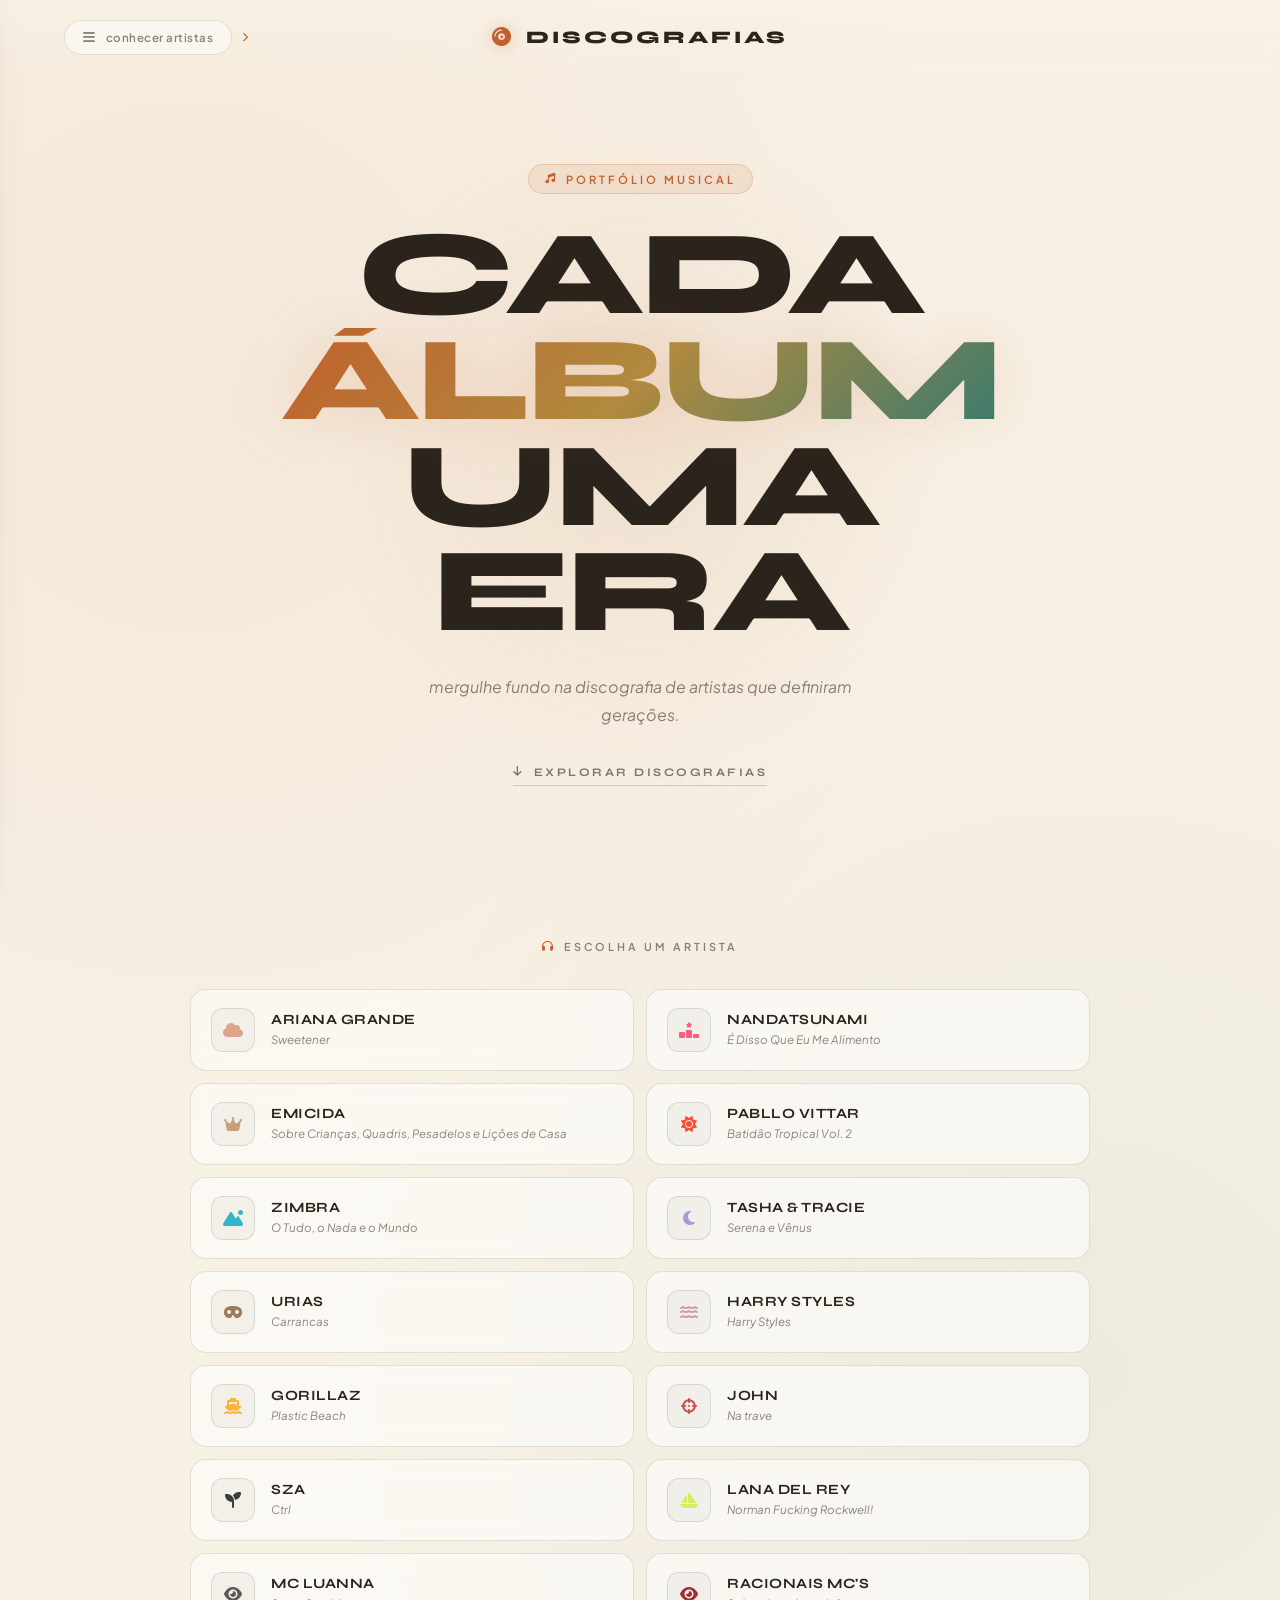
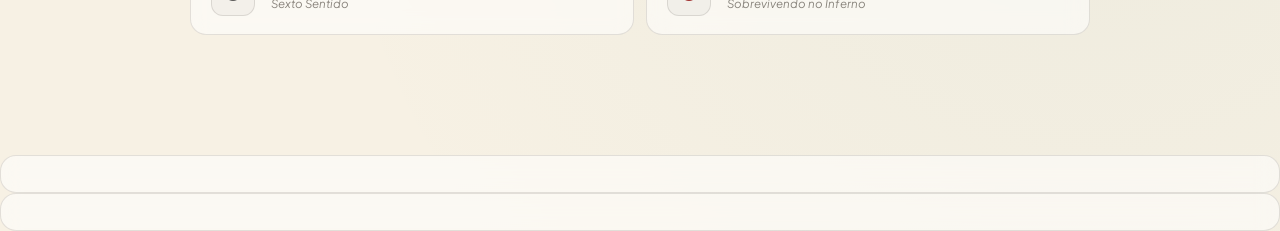
==== commit eb7e51b3: "Atualizações do projeto e novos álbuns" ====
--- a/capa.html
+++ b/capa.html
@@ -130,6 +130,33 @@
                     </span>
                     <i class="fa-solid fa-arrow-right link-arrow"></i>
                 </a>
+                <a href="lana.html" class="sidebar-link" style="--link-color: #d1ec3e;">
+                    <span class="link-icon"><i class="fa-solid fa-seedling"></i></span>
+                    <span class="link-text">
+                        <strong>Lana Del Rey</strong>
+                        <small>Norman Fucking Rockwell!</small>
+                    </span>
+                    <i class="fa-solid fa-arrow-right link-arrow"></i>
+                </a>
+            </a>
+            <a href="luanna.html" class="sidebar-link" style="--link-color: #333333;">
+                <span class="link-icon"><i class="fa-solid fa-eye"></i></span>
+                <span class="link-text">
+                    <strong>MC Luanna</strong>
+                    <small>Sexto Sentido</small>
+                </span>
+                <i class="fa-solid fa-arrow-right link-arrow"></i>
+            </a>
+            </a>
+            <a href="racionais.html" class="sidebar-link" style="--link-color: #8B0000;">
+                <span class="link-icon"><i class="fa-solid fa-cross"></i></span>
+                <span class="link-text">
+                    <strong>Racionais MCs</strong>
+                    <small>Sobrevivendo no Inferno</small>
+                </span>
+                <i class="fa-solid fa-arrow-right link-arrow"></i>
+            </a>
+
 
         </nav>
     </aside>
@@ -322,6 +349,25 @@
                                         <small>Norman Fucking Rockwell!
                                         </small>
                                     </div>
+                                    <a href="luanna.html" class="artist-card"
+                                        style="--card-color:#333333; --card-glow:rgba(255, 255, 255, 0.15);">
+                                        <div class="artist-icon-box">
+                                            <i class="fa-solid fa-eye"></i>
+                                        </div>
+                                        <div class="artist-card-info">
+                                            <h4>MC Luanna</h4>
+                                            <small>Sexto Sentido</small>
+                                        </div>
+                                        <a href="racionais.html" class="artist-card"
+                                            style="--card-color:#8B0000; --card-glow:rgba(139, 0, 0, 0.1);">
+                                            <div class="artist-icon-box">
+                                                <i class="fa-solid fa-eye"></i>
+                                            </div>
+                                            <div class="artist-card-info">
+                                                <h4>Racionais MC's</h4>
+                                                <small>Sobrevivendo no Inferno</small>
+                                            </div>
+
 
 
         </section>
